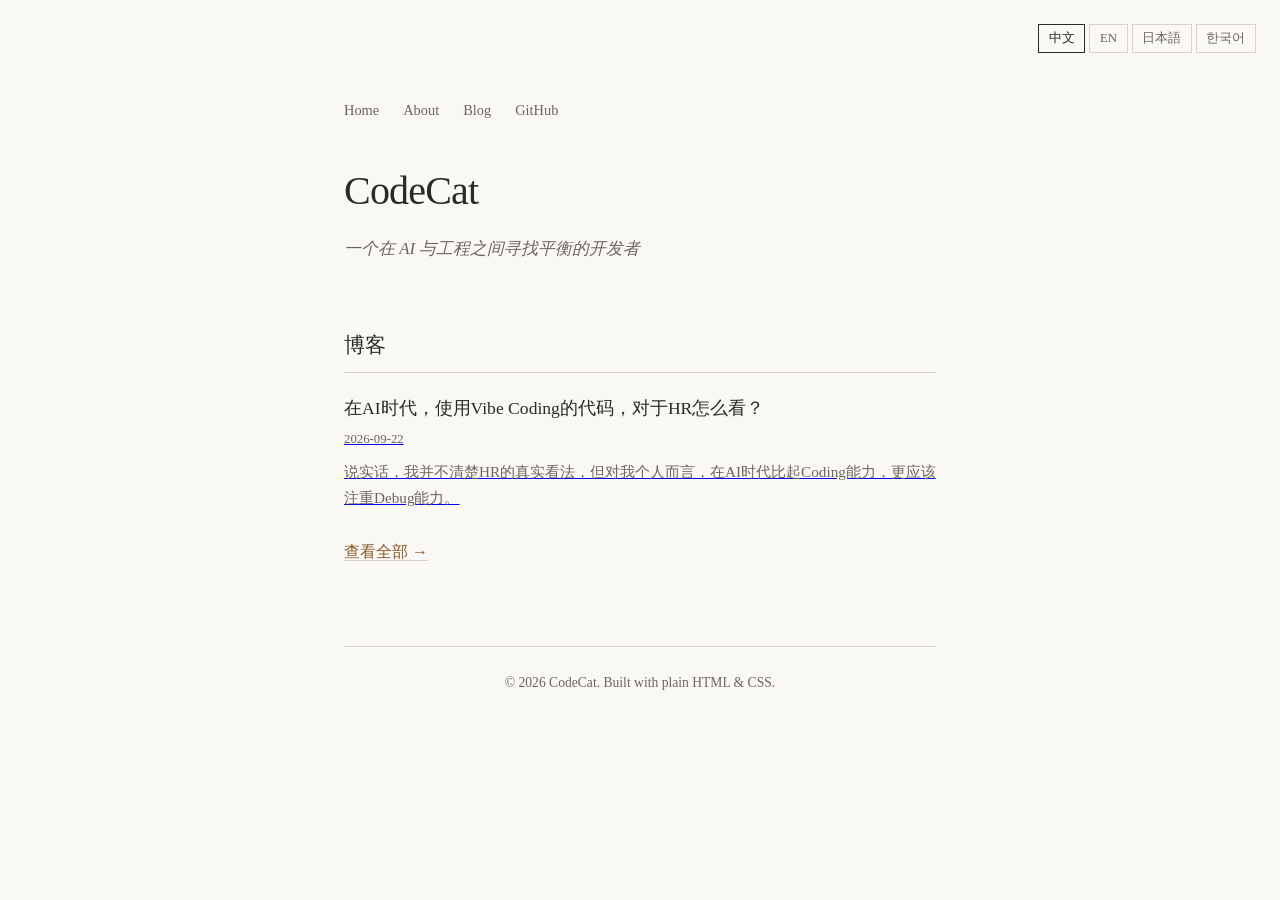
==== index.html @ 0c850caf "Add Google Search Console verification meta tag" ====
<!DOCTYPE html>
<html lang="zh-CN">
<head>
    <meta charset="UTF-8">
    <meta name="viewport" content="width=device-width, initial-scale=1.0">
    <title>CodeCat — AI应用开发与Vibe Coding实践</title>
    <meta name="description" content="CodeCat的个人博客 — 分享AI应用开发、Vibe Coding实践与后端工程的经验。">
    <meta name="keywords" content="FastAPI, LangChain, DeepSeek, Python, AI开发, 测试用例, Vibe Coding, Vue">
    <meta name="author" content="CodeCat">
    <meta name="google-site-verification" content="sTROtcLVvgoWacmZZplOrhLB3v7QZ95Ai961zqBYLcQ">
    <link rel="canonical" href="https://codecatio.github.io/">
    <meta property="og:title" content="CodeCat — AI应用开发与Vibe Coding实践">
    <meta property="og:description" content="分享AI应用开发、Vibe Coding实践与后端工程的经验。">
    <meta property="og:type" content="website">
    <meta property="og:url" content="https://codecatio.github.io/">
    <meta property="og:site_name" content="CodeCat">
    <link rel="stylesheet" href="styles.css">
</head>
<body>
    <!-- Language Switcher -->
    <nav class="lang-switch">
        <button data-lang="zh" class="active">中文</button>
        <button data-lang="en">EN</button>
        <button data-lang="jp">日本語</button>
        <button data-lang="kr">한국어</button>
    </nav>

    <main class="container">
        <!-- Header -->
        <header class="site-header">
            <nav class="nav-links">
                <a href="index.html">Home</a>
                <a href="about.html">About</a>
                <a href="blog.html">Blog</a>
                <a href="https://github.com/CodePigerr" target="_blank" rel="noopener">GitHub</a>
            </nav>
            <h1 class="name">CodeCat</h1>
            <p class="tagline" data-i18n="tagline">一个在 AI 与工程之间寻找平衡的开发者</p>
        </header>

        <!-- Latest Blog Post -->
        <section class="blog">
            <h2 data-i18n="blog_title">博客</h2>
            <div class="post-list">
                <article class="post-item">
                    <h3><a href="posts/testmate-ai-retrospect.html">在AI时代，使用Vibe Coding的代码，对于HR怎么看？</h3>
                    <p class="post-date">2026-09-22</p>
                    <p class="post-excerpt">说实话，我并不清楚HR的真实看法，但对我个人而言，在AI时代比起Coding能力，更应该注重Debug能力。</p>
                    </a>
                </article>
            </div>
            <p style="margin-top:1rem;"><a href="blog.html" style="color:var(--accent); text-decoration:none; border-bottom:1px solid var(--border);">查看全部 →</a></p>
        </section>

        <footer class="site-footer">
            <p>© 2026 CodeCat. Built with plain HTML &amp; CSS.</p>
        </footer>
    </main>

    <script src="script.js"></script>
</body>
</html>
---- styles.css ----
/* Reset & Base */
* {
    margin: 0;
    padding: 0;
    box-sizing: border-box;
}

:root {
    /* Paper color palette — no gradients, no glass */
    --bg: #faf8f5;          /* warm paper */
    --bg-alt: #f3efe7;      /* slightly darker paper */
    --text: #2c2a26;        /* dark charcoal */
    --text-muted: #6b655b;  /* muted brown-gray */
    --accent: #8b5a2b;      /* warm brown for links */
    --border: #d9d3c5;      /* subtle border */
}

html {
    font-size: 16px;
}

body {
    font-family: Georgia, 'Noto Serif SC', 'Songti SC', 'SimSun', serif;
    background-color: var(--bg);
    color: var(--text);
    line-height: 1.75;
    -webkit-font-smoothing: antialiased;
}

/* Language Switcher */
.lang-switch {
    position: fixed;
    top: 1.5rem;
    right: 1.5rem;
    display: flex;
    gap: 0.25rem;
    z-index: 100;
}

.lang-switch button {
    font-family: Georgia, serif;
    font-size: 0.8rem;
    padding: 0.3rem 0.6rem;
    background: transparent;
    border: 1px solid var(--border);
    color: var(--text-muted);
    cursor: pointer;
    transition: color 0.2s, border-color 0.2s;
}

.lang-switch button:hover {
    color: var(--text);
    border-color: var(--text-muted);
}

.lang-switch button.active {
    color: var(--text);
    border-color: var(--text);
}

/* Layout */
.container {
    max-width: 640px;
    margin: 0 auto;
    padding: 6rem 1.5rem 4rem;
}

/* Header */
.site-header {
    margin-bottom: 4rem;
}

.nav-links {
    margin-bottom: 2rem;
}

.nav-links a {
    font-size: 0.9rem;
    color: var(--text-muted);
    text-decoration: none;
    margin-right: 1.25rem;
    border-bottom: 1px solid transparent;
    transition: color 0.2s, border-color 0.2s;
}

.nav-links a:hover {
    color: var(--text);
    border-bottom-color: var(--border);
}

.name {
    font-size: 2.5rem;
    font-weight: normal;
    letter-spacing: -0.02em;
    margin-bottom: 0.5rem;
}

.tagline {
    color: var(--text-muted);
    font-size: 1.05rem;
    font-style: italic;
}

/* Sections */
section {
    margin-bottom: 3.5rem;
}

section h2 {
    font-size: 1.3rem;
    font-weight: normal;
    border-bottom: 1px solid var(--border);
    padding-bottom: 0.5rem;
    margin-bottom: 1.25rem;
    letter-spacing: 0.01em;
}

section p {
    margin-bottom: 0.75rem;
    color: var(--text);
}

/* Projects */
.project {
    margin-bottom: 2rem;
}

.project h3 {
    font-size: 1.15rem;
    font-weight: normal;
    margin-bottom: 0.4rem;
}

.project-desc {
    color: var(--text-muted);
    font-size: 0.95rem;
    margin-bottom: 0.6rem;
}

.tags {
    display: flex;
    flex-wrap: wrap;
    gap: 0.4rem;
}

.tags span {
    font-size: 0.75rem;
    font-family: 'Courier New', monospace;
    color: var(--text-muted);
    border: 1px solid var(--border);
    padding: 0.15rem 0.5rem;
}

/* Blog */
.coming-soon {
    color: var(--text-muted);
    font-style: italic;
}

.post-list {
    display: flex;
    flex-direction: column;
    gap: 2.5rem;
}

.post-item h3 {
    font-size: 1.1rem;
    font-weight: normal;
    margin-bottom: 0.3rem;
}

.post-item h3 a {
    color: var(--text);
    text-decoration: none;
    transition: color 0.2s;
}

.post-item h3 a:hover {
    color: var(--accent);
}

.post-date {
    font-size: 0.8rem;
    color: var(--text-muted);
    margin-bottom: 0.5rem;
}

.post-excerpt {
    color: var(--text-muted);
    font-size: 0.95rem;
    margin-bottom: 0.6rem;
}

/* Contact */
.contact ul {
    list-style: none;
}

.contact li {
    margin-bottom: 0.5rem;
}

.contact a {
    color: var(--accent);
    text-decoration: none;
    border-bottom: 1px solid var(--border);
    transition: border-color 0.2s;
}

.contact a:hover {
    border-bottom-color: var(--accent);
}

/* Footer */
.site-footer {
    margin-top: 5rem;
    padding-top: 1.5rem;
    border-top: 1px solid var(--border);
    text-align: center;
}

.site-footer p {
    font-size: 0.85rem;
    color: var(--text-muted);
}

/* Responsive */
@media (max-width: 600px) {
    .container {
        padding: 5rem 1.25rem 3rem;
    }

    .name {
        font-size: 2rem;
    }

    .lang-switch {
        top: 1rem;
        right: 1rem;
    }

    .lang-switch button {
        font-size: 0.7rem;
        padding: 0.25rem 0.45rem;
    }
}
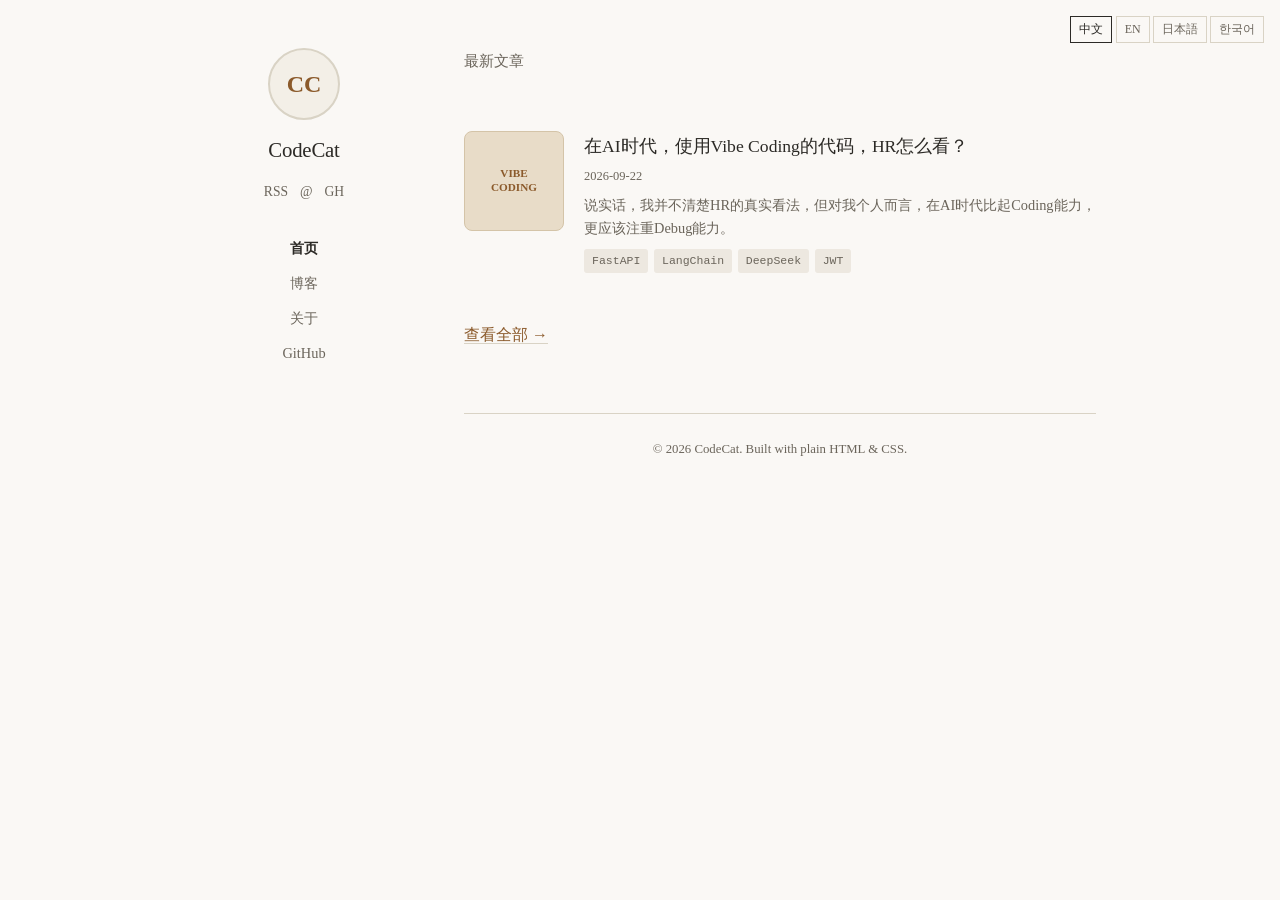
==== commit a7b0ff06: "Redesign: two-column sidebar layout, article cards, fix GitHub link" ====
--- a/index.html
+++ b/index.html
@@ -17,7 +17,6 @@
     <link rel="stylesheet" href="styles.css">
 </head>
 <body>
-    <!-- Language Switcher -->
     <nav class="lang-switch">
         <button data-lang="zh" class="active">中文</button>
         <button data-lang="en">EN</button>
@@ -25,37 +24,56 @@
         <button data-lang="kr">한국어</button>
     </nav>
 
-    <main class="container">
-        <!-- Header -->
-        <header class="site-header">
-            <nav class="nav-links">
-                <a href="index.html">Home</a>
-                <a href="about.html">About</a>
-                <a href="blog.html">Blog</a>
-                <a href="https://github.com/CodePigerr" target="_blank" rel="noopener">GitHub</a>
+    <div class="layout">
+        <!-- Sidebar -->
+        <aside class="sidebar">
+            <div class="avatar">CC</div>
+            <div class="site-name"><a href="index.html">CodeCat</a></div>
+            <div class="social">
+                <a href="blog.html" title="RSS">RSS</a>
+                <a href="mailto:Songwj811018@gmail.com" title="Email">@</a>
+                <a href="https://github.com/CodeCatIO" target="_blank" rel="noopener" title="GitHub">GH</a>
+            </div>
+            <nav class="sidebar-nav">
+                <a href="index.html" class="active">首页</a>
+                <a href="blog.html">博客</a>
+                <a href="about.html">关于</a>
+                <a href="https://github.com/CodeCatIO" target="_blank" rel="noopener">GitHub</a>
             </nav>
-            <h1 class="name">CodeCat</h1>
-            <p class="tagline" data-i18n="tagline">一个在 AI 与工程之间寻找平衡的开发者</p>
-        </header>
+        </aside>
 
-        <!-- Latest Blog Post -->
-        <section class="blog">
-            <h2 data-i18n="blog_title">博客</h2>
+        <!-- Content -->
+        <main class="content">
+            <div class="content-header">
+                <h2>最新文章</h2>
+            </div>
+
             <div class="post-list">
-                <article class="post-item">
-                    <h3><a href="posts/testmate-ai-retrospect.html">在AI时代，使用Vibe Coding的代码，对于HR怎么看？</h3>
-                    <p class="post-date">2026-09-22</p>
-                    <p class="post-excerpt">说实话，我并不清楚HR的真实看法，但对我个人而言，在AI时代比起Coding能力，更应该注重Debug能力。</p>
-                    </a>
+                <article class="post-card">
+                    <div class="post-thumb ai-badge">
+                        <span class="thumb-label">VIBE<br>CODING</span>
+                    </div>
+                    <div class="post-card-body">
+                        <h3><a href="posts/testmate-ai-retrospect.html">在AI时代，使用Vibe Coding的代码，HR怎么看？</a></h3>
+                        <div class="post-card-meta">2026-09-22</div>
+                        <p class="post-card-excerpt">说实话，我并不清楚HR的真实看法，但对我个人而言，在AI时代比起Coding能力，更应该注重Debug能力。</p>
+                        <div class="tag-list">
+                            <a class="tag-pill" href="#">FastAPI</a>
+                            <a class="tag-pill" href="#">LangChain</a>
+                            <a class="tag-pill" href="#">DeepSeek</a>
+                            <a class="tag-pill" href="#">JWT</a>
+                        </div>
+                    </div>
                 </article>
             </div>
-            <p style="margin-top:1rem;"><a href="blog.html" style="color:var(--accent); text-decoration:none; border-bottom:1px solid var(--border);">查看全部 →</a></p>
-        </section>
 
-        <footer class="site-footer">
-            <p>© 2026 CodeCat. Built with plain HTML &amp; CSS.</p>
-        </footer>
-    </main>
+            <p style="margin-top:1.5rem;"><a href="blog.html" style="color:var(--accent); text-decoration:none; border-bottom:1px solid var(--border);">查看全部 →</a></p>
+
+            <footer class="site-footer">
+                <p>© 2026 CodeCat. Built with plain HTML &amp; CSS.</p>
+            </footer>
+        </main>
+    </div>
 
     <script src="script.js"></script>
 </body>
--- a/styles.css
+++ b/styles.css
@@ -6,18 +6,18 @@
 }
 
 :root {
-    /* Paper color palette — no gradients, no glass */
-    --bg: #faf8f5;          /* warm paper */
-    --bg-alt: #f3efe7;      /* slightly darker paper */
-    --text: #2c2a26;        /* dark charcoal */
-    --text-muted: #6b655b;  /* muted brown-gray */
-    --accent: #8b5a2b;      /* warm brown for links */
-    --border: #d9d3c5;      /* subtle border */
-}
-
-html {
-    font-size: 16px;
-}
+    --bg: #faf8f5;
+    --bg-alt: #f3efe7;
+    --text: #2c2a26;
+    --text-muted: #6b655b;
+    --accent: #8b5a2b;
+    --border: #d9d3c5;
+    --sidebar-w: 240px;
+    --tag-bg: #ede8e0;
+    --tag-text: #6b655b;
+}
+
+html { font-size: 16px; }
 
 body {
     font-family: Georgia, 'Noto Serif SC', 'Songti SC', 'SimSun', serif;
@@ -30,17 +30,17 @@
 /* Language Switcher */
 .lang-switch {
     position: fixed;
-    top: 1.5rem;
-    right: 1.5rem;
-    display: flex;
-    gap: 0.25rem;
+    top: 1rem;
+    right: 1rem;
+    display: flex;
+    gap: 0.2rem;
     z-index: 100;
 }
 
 .lang-switch button {
     font-family: Georgia, serif;
-    font-size: 0.8rem;
-    padding: 0.3rem 0.6rem;
+    font-size: 0.75rem;
+    padding: 0.25rem 0.5rem;
     background: transparent;
     border: 1px solid var(--border);
     color: var(--text-muted);
@@ -48,199 +48,417 @@
     transition: color 0.2s, border-color 0.2s;
 }
 
-.lang-switch button:hover {
-    color: var(--text);
-    border-color: var(--text-muted);
-}
-
-.lang-switch button.active {
-    color: var(--text);
-    border-color: var(--text);
-}
-
-/* Layout */
-.container {
-    max-width: 640px;
+.lang-switch button:hover { color: var(--text); border-color: var(--text-muted); }
+.lang-switch button.active { color: var(--text); border-color: var(--text); }
+
+/* Two-column layout */
+.layout {
+    display: flex;
+    max-width: 960px;
     margin: 0 auto;
-    padding: 6rem 1.5rem 4rem;
-}
-
-/* Header */
-.site-header {
-    margin-bottom: 4rem;
-}
-
-.nav-links {
-    margin-bottom: 2rem;
-}
-
-.nav-links a {
-    font-size: 0.9rem;
-    color: var(--text-muted);
-    text-decoration: none;
-    margin-right: 1.25rem;
-    border-bottom: 1px solid transparent;
-    transition: color 0.2s, border-color 0.2s;
-}
-
-.nav-links a:hover {
-    color: var(--text);
-    border-bottom-color: var(--border);
-}
-
-.name {
-    font-size: 2.5rem;
-    font-weight: normal;
-    letter-spacing: -0.02em;
-    margin-bottom: 0.5rem;
-}
-
-.tagline {
-    color: var(--text-muted);
-    font-size: 1.05rem;
-    font-style: italic;
-}
-
-/* Sections */
-section {
-    margin-bottom: 3.5rem;
-}
-
-section h2 {
+    padding: 0 1.5rem;
+    gap: 2.5rem;
+}
+
+/* Left sidebar */
+.sidebar {
+    width: var(--sidebar-w);
+    flex-shrink: 0;
+    padding-top: 3rem;
+    position: sticky;
+    top: 0;
+    height: 100vh;
+    display: flex;
+    flex-direction: column;
+    align-items: center;
+    text-align: center;
+}
+
+.sidebar .avatar {
+    width: 72px;
+    height: 72px;
+    border-radius: 50%;
+    background: var(--bg-alt);
+    border: 2px solid var(--border);
+    display: flex;
+    align-items: center;
+    justify-content: center;
+    font-size: 1.5rem;
+    font-weight: bold;
+    color: var(--accent);
+    margin-bottom: 0.75rem;
+}
+
+.sidebar .site-name {
     font-size: 1.3rem;
     font-weight: normal;
+    letter-spacing: -0.01em;
+    margin-bottom: 0.75rem;
+}
+
+.sidebar .site-name a {
+    color: var(--text);
+    text-decoration: none;
+}
+
+.sidebar .social {
+    display: flex;
+    gap: 0.75rem;
+    margin-bottom: 2rem;
+}
+
+.sidebar .social a {
+    color: var(--text-muted);
+    text-decoration: none;
+    font-size: 0.85rem;
+    transition: color 0.2s;
+}
+
+.sidebar .social a:hover { color: var(--accent); }
+
+.sidebar-nav {
+    display: flex;
+    flex-direction: column;
+    gap: 0.6rem;
+}
+
+.sidebar-nav a {
+    color: var(--text-muted);
+    text-decoration: none;
+    font-size: 0.9rem;
+    transition: color 0.2s;
+}
+
+.sidebar-nav a:hover { color: var(--text); }
+.sidebar-nav a.active { color: var(--text); font-weight: bold; }
+
+/* Right content */
+.content {
+    flex: 1;
+    min-width: 0;
+    padding-top: 3rem;
+    padding-bottom: 4rem;
+}
+
+.content-header {
+    display: flex;
+    align-items: center;
+    gap: 0.5rem;
+    margin-bottom: 2rem;
+    font-size: 0.9rem;
+    color: var(--text-muted);
+}
+
+.content-header h2 {
+    font-size: 0.95rem;
+    font-weight: normal;
+}
+
+/* Article cards */
+.post-card {
+    display: flex;
+    gap: 1.25rem;
+    padding: 1.5rem 0;
     border-bottom: 1px solid var(--border);
-    padding-bottom: 0.5rem;
-    margin-bottom: 1.25rem;
-    letter-spacing: 0.01em;
-}
-
-section p {
-    margin-bottom: 0.75rem;
+}
+
+.post-card:last-child { border-bottom: none; }
+
+.post-thumb {
+    width: 100px;
+    height: 100px;
+    flex-shrink: 0;
+    border-radius: 8px;
+    display: flex;
+    flex-direction: column;
+    align-items: center;
+    justify-content: center;
+    text-align: center;
+    padding: 0.5rem;
+}
+
+.post-thumb.ai-badge {
+    background: #e8dcc8;
+    border: 1px solid #d4c4a8;
+}
+
+.post-thumb.ai-badge .thumb-label {
+    font-size: 0.7rem;
+    font-weight: bold;
+    color: #8b5a2b;
+    line-height: 1.2;
+}
+
+.post-card-body { flex: 1; min-width: 0; }
+
+.post-card-body h3 {
+    font-size: 1.1rem;
+    font-weight: normal;
+    margin-bottom: 0.3rem;
+}
+
+.post-card-body h3 a {
     color: var(--text);
-}
+    text-decoration: none;
+    transition: color 0.2s;
+}
+
+.post-card-body h3 a:hover { color: var(--accent); }
+
+.post-card-meta {
+    font-size: 0.78rem;
+    color: var(--text-muted);
+    margin-bottom: 0.4rem;
+}
+
+.post-card-excerpt {
+    font-size: 0.9rem;
+    color: var(--text-muted);
+    line-height: 1.6;
+    margin-bottom: 0.5rem;
+}
+
+/* Tags */
+.tag-list {
+    display: flex;
+    flex-wrap: wrap;
+    gap: 0.35rem;
+}
+
+.tag-pill {
+    font-size: 0.72rem;
+    font-family: 'Courier New', monospace;
+    color: var(--tag-text);
+    background: var(--tag-bg);
+    padding: 0.15rem 0.5rem;
+    border-radius: 3px;
+    text-decoration: none;
+    transition: background 0.2s;
+}
+
+.tag-pill:hover { background: #e0d8cc; }
+
+/* Tag cloud */
+.tag-cloud {
+    display: flex;
+    flex-wrap: wrap;
+    gap: 0.5rem;
+    margin-bottom: 2rem;
+}
+
+/* About page */
+.about-body p {
+    margin-bottom: 1rem;
+    color: var(--text);
+}
+
+.about-body .intro {
+    font-size: 1.05rem;
+    margin-bottom: 1.5rem;
+}
+
+.about-contact {
+    margin-top: 2rem;
+    padding-top: 1.5rem;
+    border-top: 1px solid var(--border);
+}
+
+.about-contact li {
+    list-style: none;
+    margin-bottom: 0.5rem;
+    font-size: 0.9rem;
+}
+
+.about-contact a {
+    color: var(--accent);
+    text-decoration: none;
+    border-bottom: 1px solid var(--border);
+    transition: border-color 0.2s;
+}
+
+.about-contact a:hover { border-bottom-color: var(--accent); }
 
 /* Projects */
-.project {
-    margin-bottom: 2rem;
-}
-
-.project h3 {
+.project-card {
+    padding: 1.5rem 0;
+    border-bottom: 1px solid var(--border);
+}
+
+.project-card:last-child { border-bottom: none; }
+
+.project-card h3 {
     font-size: 1.15rem;
     font-weight: normal;
     margin-bottom: 0.4rem;
 }
 
-.project-desc {
+.project-card .project-desc {
     color: var(--text-muted);
     font-size: 0.95rem;
     margin-bottom: 0.6rem;
 }
 
-.tags {
-    display: flex;
-    flex-wrap: wrap;
-    gap: 0.4rem;
-}
-
-.tags span {
-    font-size: 0.75rem;
+/* Post detail page */
+.post-detail {
+    max-width: 640px;
+    margin: 0 auto;
+    padding: 3rem 1.5rem 4rem;
+}
+
+.post-detail .post-meta {
+    color: var(--text-muted);
+    font-size: 0.85rem;
+    margin-bottom: 2rem;
+}
+
+.post-detail .post-body h3 {
+    font-size: 1.2rem;
+    font-weight: normal;
+    margin-top: 2rem;
+    margin-bottom: 0.75rem;
+}
+
+.post-detail .post-body p {
+    margin-bottom: 1rem;
+}
+
+.post-detail .post-body pre {
+    background: var(--bg-alt);
+    padding: 1rem 1.25rem;
+    border-radius: 4px;
+    overflow-x: auto;
+    margin: 1rem 0;
+    font-size: 0.85rem;
+    line-height: 1.5;
+}
+
+.post-detail .post-body code {
     font-family: 'Courier New', monospace;
-    color: var(--text-muted);
+    font-size: 0.88rem;
+    color: var(--accent);
+}
+
+.post-detail .post-body table {
+    width: 100%;
+    border-collapse: collapse;
+    margin: 1rem 0;
+}
+
+.post-detail .post-body th,
+.post-detail .post-body td {
     border: 1px solid var(--border);
-    padding: 0.15rem 0.5rem;
-}
-
-/* Blog */
-.coming-soon {
-    color: var(--text-muted);
-    font-style: italic;
-}
-
-.post-list {
-    display: flex;
-    flex-direction: column;
-    gap: 2.5rem;
-}
-
-.post-item h3 {
-    font-size: 1.1rem;
-    font-weight: normal;
-    margin-bottom: 0.3rem;
-}
-
-.post-item h3 a {
-    color: var(--text);
-    text-decoration: none;
+    padding: 0.5rem 0.75rem;
+    text-align: left;
+    font-size: 0.9rem;
+}
+
+.post-detail .post-body th {
+    background: var(--bg-alt);
+}
+
+.back-link {
+    display: inline-block;
+    margin-top: 2rem;
+    color: var(--text-muted);
+    text-decoration: none;
+    font-size: 0.9rem;
     transition: color 0.2s;
 }
 
-.post-item h3 a:hover {
-    color: var(--accent);
-}
-
-.post-date {
-    font-size: 0.8rem;
-    color: var(--text-muted);
-    margin-bottom: 0.5rem;
-}
-
-.post-excerpt {
-    color: var(--text-muted);
-    font-size: 0.95rem;
-    margin-bottom: 0.6rem;
-}
-
-/* Contact */
-.contact ul {
-    list-style: none;
-}
-
-.contact li {
-    margin-bottom: 0.5rem;
-}
-
-.contact a {
-    color: var(--accent);
-    text-decoration: none;
-    border-bottom: 1px solid var(--border);
-    transition: border-color 0.2s;
-}
-
-.contact a:hover {
-    border-bottom-color: var(--accent);
-}
+.back-link:hover { color: var(--accent); }
 
 /* Footer */
 .site-footer {
-    margin-top: 5rem;
+    margin-top: 4rem;
     padding-top: 1.5rem;
     border-top: 1px solid var(--border);
     text-align: center;
 }
 
 .site-footer p {
+    font-size: 0.8rem;
+    color: var(--text-muted);
+}
+
+/* Post detail nav (simple top nav) */
+.detail-nav {
+    max-width: 640px;
+    margin: 0 auto;
+    padding: 1.5rem 1.5rem 0;
+    display: flex;
+    gap: 1.25rem;
+}
+
+.detail-nav a {
     font-size: 0.85rem;
     color: var(--text-muted);
-}
+    text-decoration: none;
+    transition: color 0.2s;
+}
+
+.detail-nav a:hover { color: var(--text); }
 
 /* Responsive */
-@media (max-width: 600px) {
-    .container {
-        padding: 5rem 1.25rem 3rem;
-    }
-
-    .name {
-        font-size: 2rem;
+@media (max-width: 768px) {
+    .layout {
+        flex-direction: column;
+        padding: 0 1.25rem;
+        gap: 0;
+    }
+
+    .sidebar {
+        width: 100%;
+        height: auto;
+        position: static;
+        padding-top: 2rem;
+        flex-direction: row;
+        flex-wrap: wrap;
+        justify-content: center;
+        gap: 1rem;
+    }
+
+    .sidebar .avatar {
+        width: 48px;
+        height: 48px;
+        font-size: 1.1rem;
+        margin-bottom: 0;
+    }
+
+    .sidebar .site-name {
+        font-size: 1.1rem;
+        margin-bottom: 0;
+    }
+
+    .sidebar .social { margin-bottom: 0; }
+
+    .sidebar-nav {
+        flex-direction: row;
+        flex-wrap: wrap;
+        justify-content: center;
+        gap: 1rem;
+        margin-bottom: 1rem;
+    }
+
+    .content { padding-top: 1rem; }
+
+    .post-card {
+        flex-direction: column;
+        gap: 0.75rem;
+    }
+
+    .post-thumb {
+        width: 100%;
+        height: 60px;
+        flex-direction: row;
     }
 
     .lang-switch {
-        top: 1rem;
-        right: 1rem;
+        top: 0.5rem;
+        right: 0.5rem;
     }
 
     .lang-switch button {
-        font-size: 0.7rem;
-        padding: 0.25rem 0.45rem;
-    }
-}
+        font-size: 0.65rem;
+        padding: 0.2rem 0.4rem;
+    }
+}
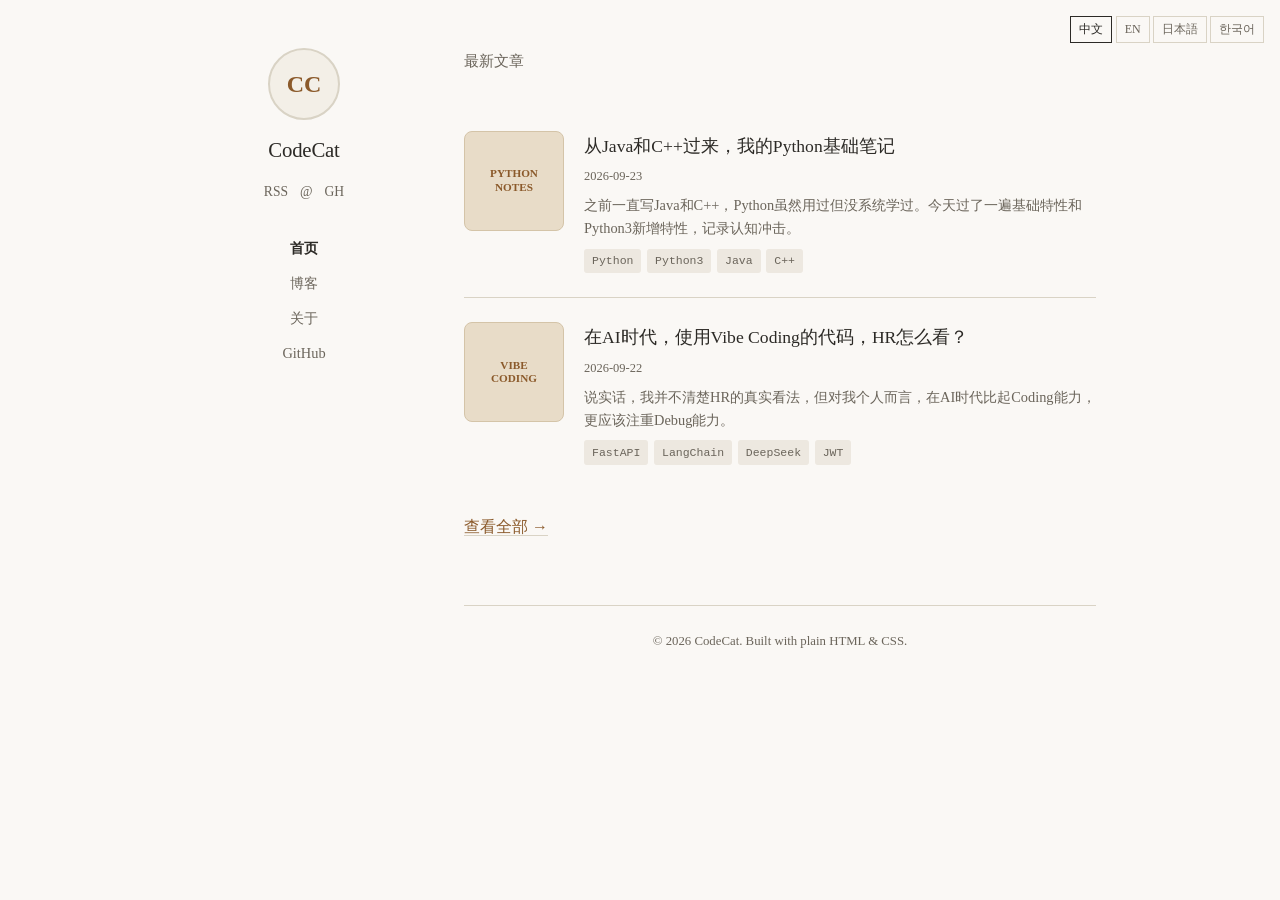
==== commit 31b36662: "Add blog: Python basics from Java/C++ perspective" ====
--- a/index.html
+++ b/index.html
@@ -31,7 +31,7 @@
             <div class="site-name"><a href="index.html">CodeCat</a></div>
             <div class="social">
                 <a href="blog.html" title="RSS">RSS</a>
-                <a href="mailto:Songwj811018@gmail.com" title="Email">@</a>
+                <a href="mailto:codecattdev@gmail.com" title="Email">@</a>
                 <a href="https://github.com/CodeCatIO" target="_blank" rel="noopener" title="GitHub">GH</a>
             </div>
             <nav class="sidebar-nav">
@@ -49,6 +49,23 @@
             </div>
 
             <div class="post-list">
+                <article class="post-card">
+                    <div class="post-thumb ai-badge">
+                        <span class="thumb-label">PYTHON<br>NOTES</span>
+                    </div>
+                    <div class="post-card-body">
+                        <h3><a href="posts/python-from-java-cpp.html">从Java和C++过来，我的Python基础笔记</a></h3>
+                        <div class="post-card-meta">2026-09-23</div>
+                        <p class="post-card-excerpt">之前一直写Java和C++，Python虽然用过但没系统学过。今天过了一遍基础特性和Python3新增特性，记录认知冲击。</p>
+                        <div class="tag-list">
+                            <a class="tag-pill" href="#">Python</a>
+                            <a class="tag-pill" href="#">Python3</a>
+                            <a class="tag-pill" href="#">Java</a>
+                            <a class="tag-pill" href="#">C++</a>
+                        </div>
+                    </div>
+                </article>
+
                 <article class="post-card">
                     <div class="post-thumb ai-badge">
                         <span class="thumb-label">VIBE<br>CODING</span>
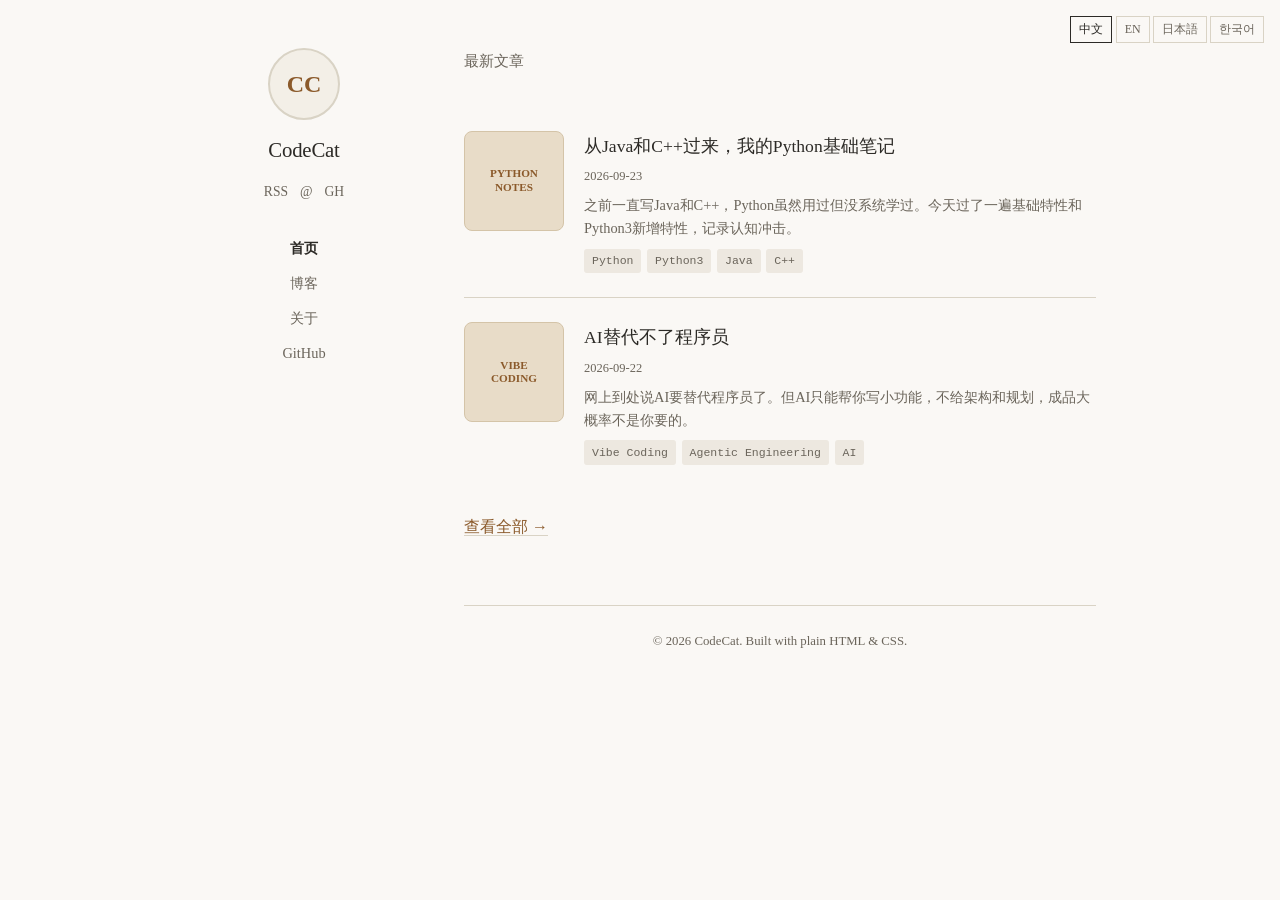
==== commit 8caac8cc: "Rewrite Vibe Coding blog: new angle, less AI-feel, no project mention" ====
--- a/index.html
+++ b/index.html
@@ -71,14 +71,13 @@
                         <span class="thumb-label">VIBE<br>CODING</span>
                     </div>
                     <div class="post-card-body">
-                        <h3><a href="posts/testmate-ai-retrospect.html">在AI时代，使用Vibe Coding的代码，HR怎么看？</a></h3>
+                        <h3><a href="posts/testmate-ai-retrospect.html">AI替代不了程序员</a></h3>
                         <div class="post-card-meta">2026-09-22</div>
-                        <p class="post-card-excerpt">说实话，我并不清楚HR的真实看法，但对我个人而言，在AI时代比起Coding能力，更应该注重Debug能力。</p>
+                        <p class="post-card-excerpt">网上到处说AI要替代程序员了。但AI只能帮你写小功能，不给架构和规划，成品大概率不是你要的。</p>
                         <div class="tag-list">
-                            <a class="tag-pill" href="#">FastAPI</a>
-                            <a class="tag-pill" href="#">LangChain</a>
-                            <a class="tag-pill" href="#">DeepSeek</a>
-                            <a class="tag-pill" href="#">JWT</a>
+                            <a class="tag-pill" href="#">Vibe Coding</a>
+                            <a class="tag-pill" href="#">Agentic Engineering</a>
+                            <a class="tag-pill" href="#">AI</a>
                         </div>
                     </div>
                 </article>
